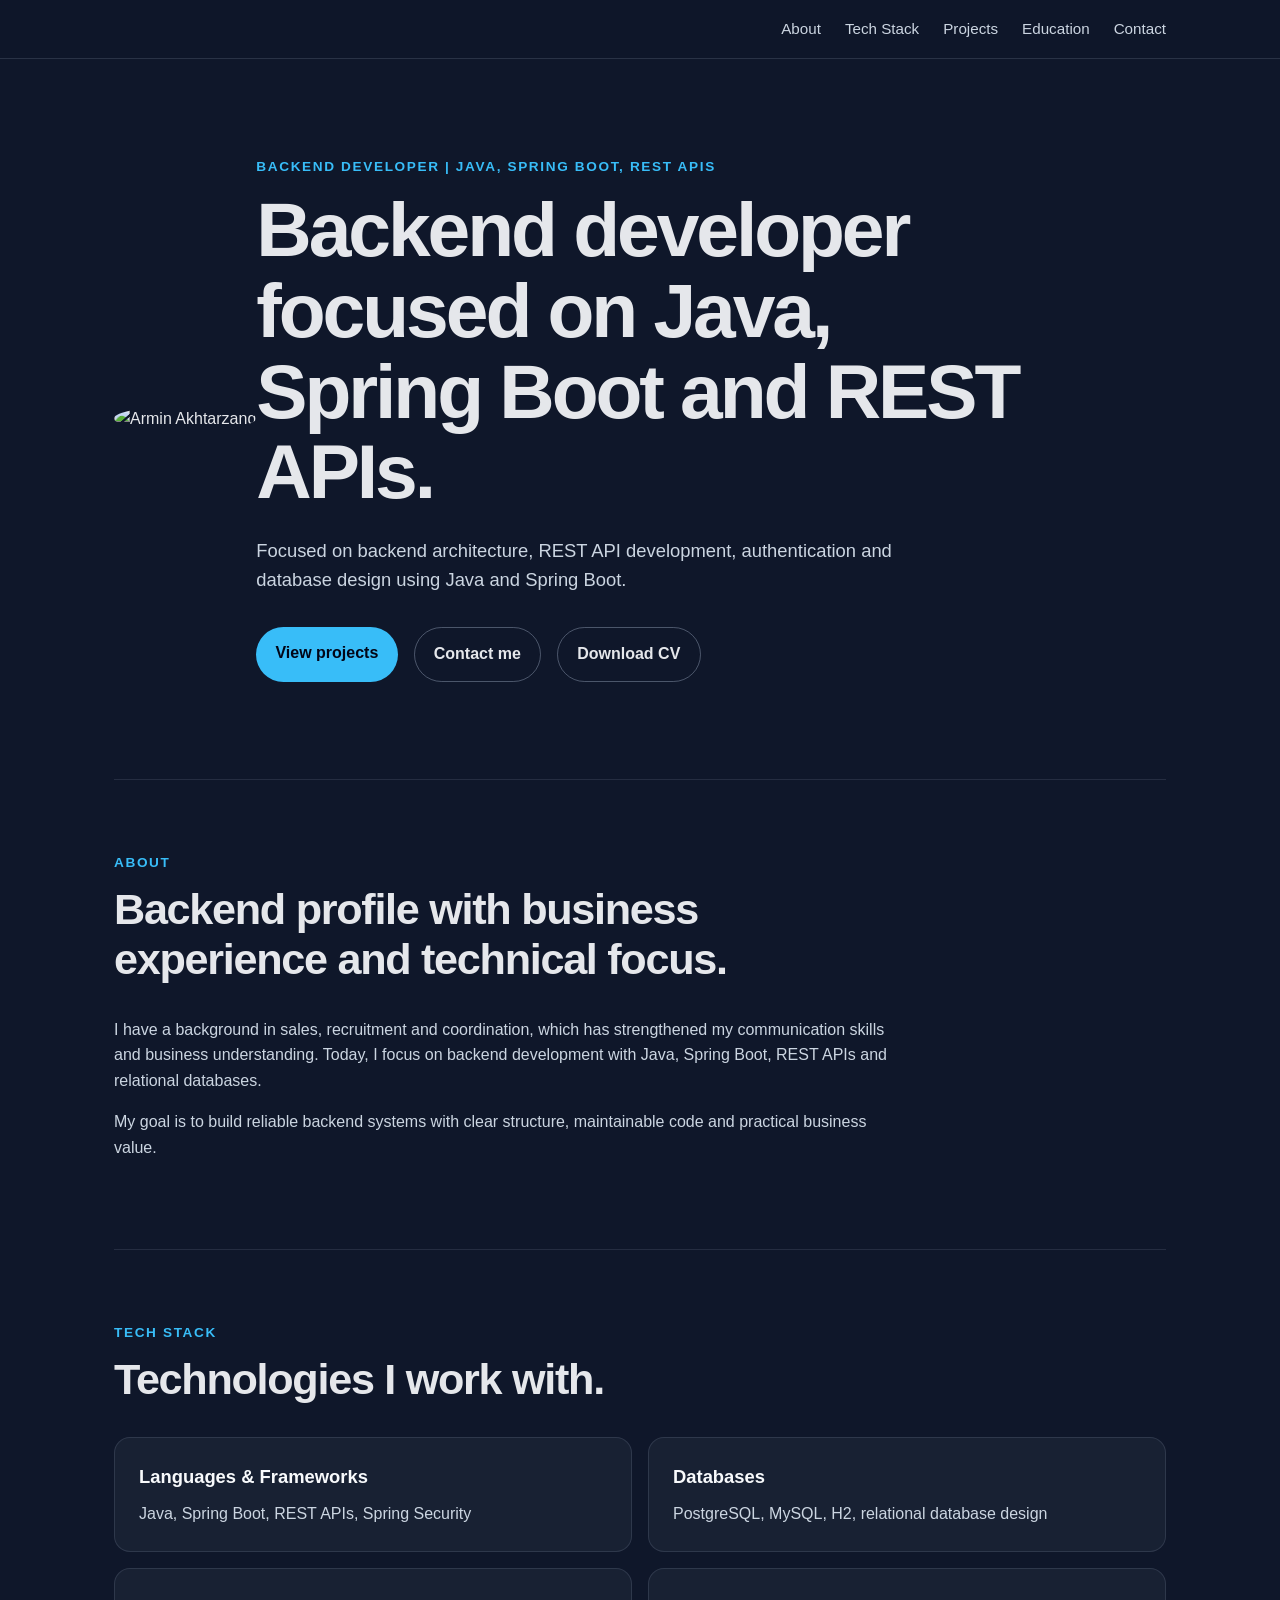
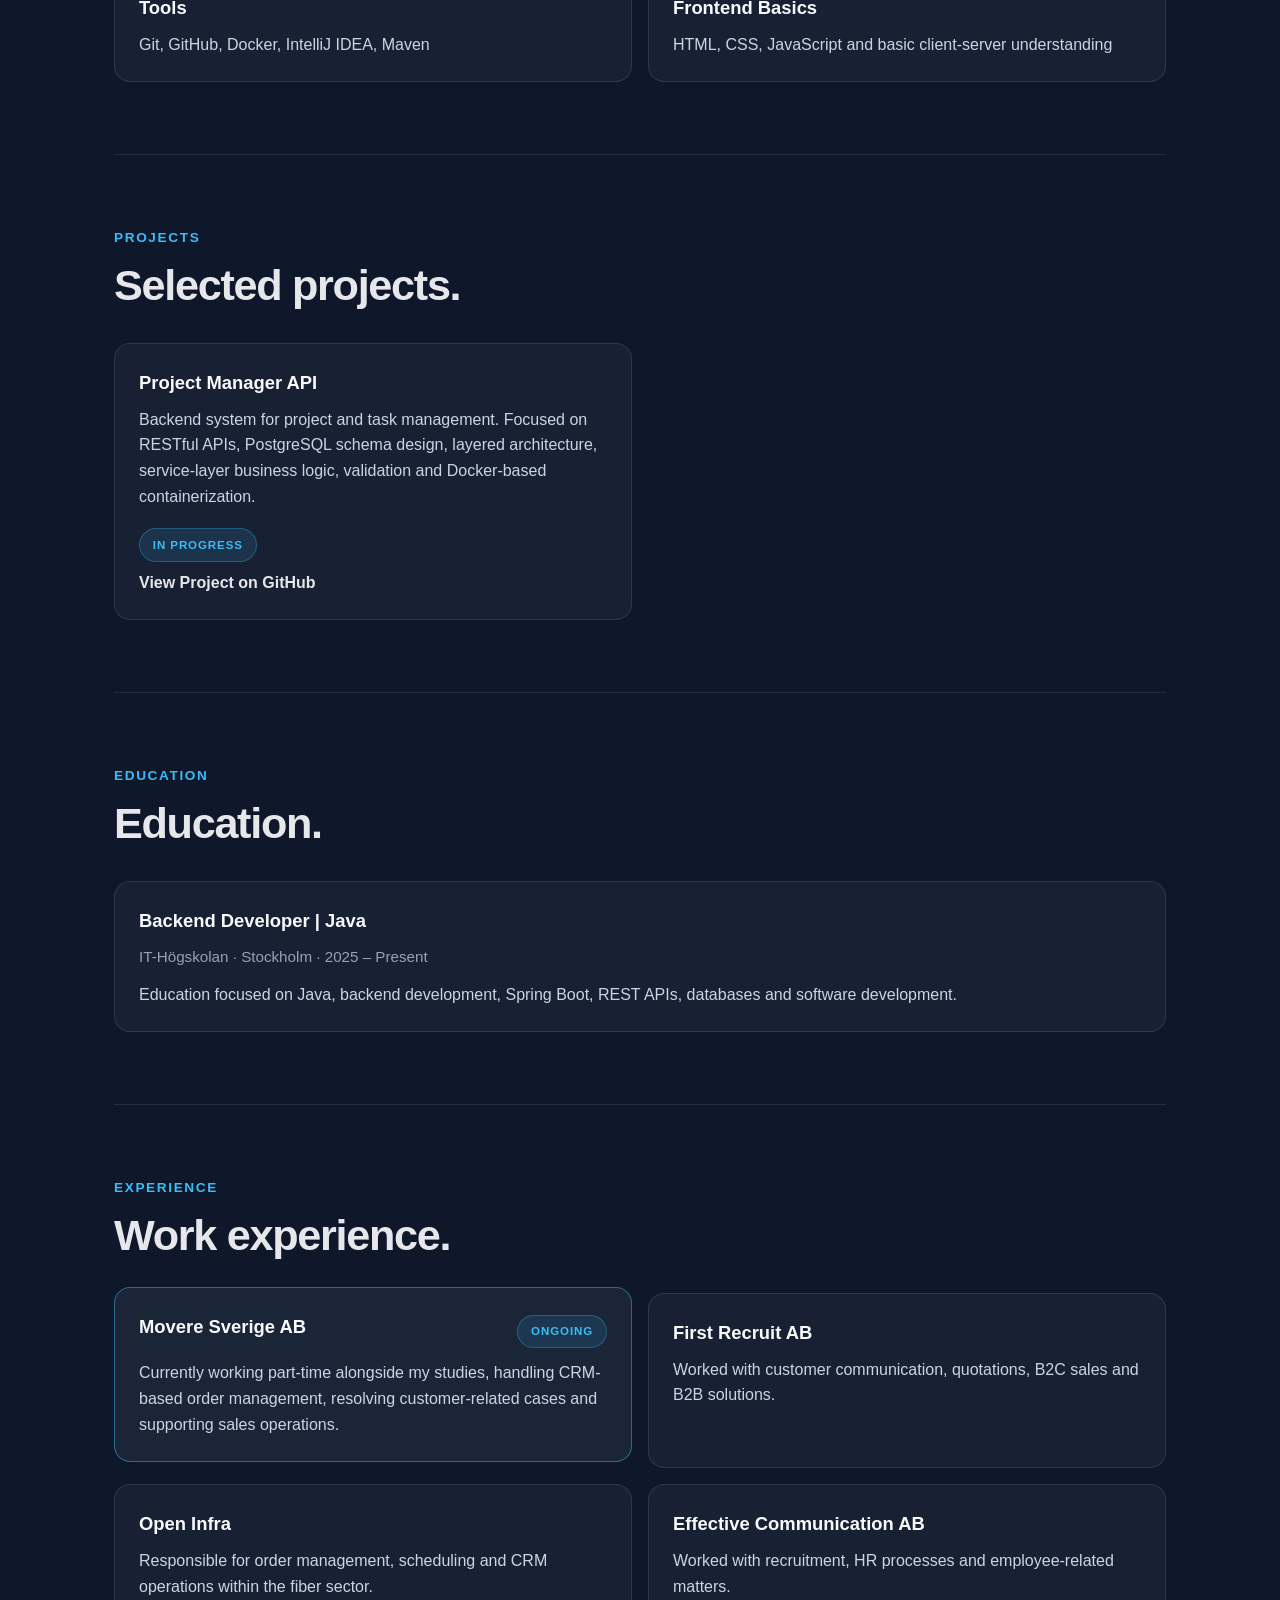
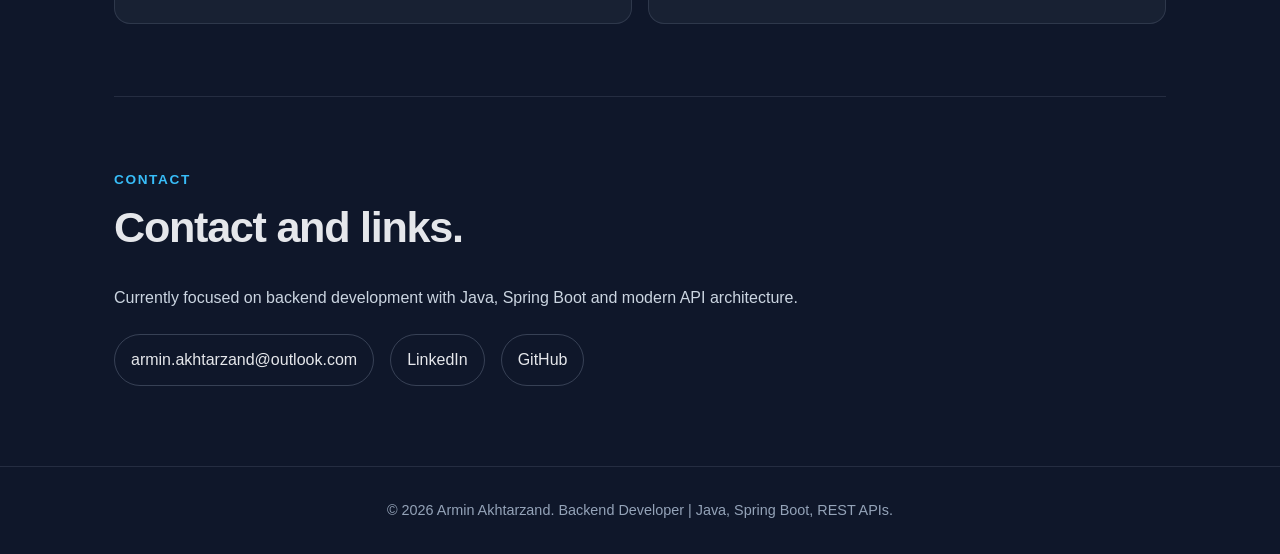
==== index.html @ bf6dc45b "Restructure portfolio for GitHub Pages deployment" ====
<!DOCTYPE html>
<html lang="en">
<head>
    <meta charset="UTF-8"/>
    <meta name="viewport" content="width=device-width, initial-scale=1"/>
    <title>Armin Akhtarzand - Backend Developer | Java, Spring Boot, REST APIs</title>
    <link rel="stylesheet" href="style.css"/>
</head>
<body>
<header>
    <nav>
        <ul class="nav-links">
            <li><a href="#about">About</a></li>
            <li><a href="#tech-stack">Tech Stack</a></li>
            <li><a href="#projects">Projects</a></li>
            <li><a href="#education">Education</a></li>
            <li><a href="#contact">Contact</a></li>
        </ul>
    </nav>
</header>

<main>
    <section id="home" class="hero-section">
        <div class="hero-image-container">
            <img src="../assets/images/IMG_3038.JPG" alt="Armin Akhtarzand" class="hero-image">
        </div>
        <div class="hero-content">
            <p class="eyebrow">Backend Developer | Java, Spring Boot, REST APIs</p>
            <h1>Backend developer focused on Java, Spring Boot and REST APIs.</h1>
            <p class="hero-text">
                Focused on backend architecture, REST API development, authentication and database design using Java and
                Spring Boot.
            </p>
            <div class="hero-actions">
                <a href="#projects" class="button primary-button">View projects</a>
                <a href="#contact" class="button secondary-button">Contact me</a>
                <a href="assets/cv/Armin-Akhtarzand-CV.pdf" target="_blank"
                   class="button secondary-button">
                    Download CV
                </a>
            </div>
        </div>
    </section>

    <section id="about" class="section">
        <div class="section-header">
            <p class="eyebrow">About</p>
            <h2>Backend profile with business experience and technical focus.</h2>
        </div>
        <p>
            I have a background in sales, recruitment and coordination, which has strengthened my communication skills
            and business understanding.
            Today, I focus on backend development with Java, Spring Boot, REST APIs and relational databases.
        </p>
        <p>
            My goal is to build reliable backend systems with clear structure, maintainable code and practical business
            value.
        </p>
    </section>

    <section id="tech-stack" class="section">
        <div class="section-header">
            <p class="eyebrow">Tech Stack</p>
            <h2>Technologies I work with.</h2>
        </div>
        <div class="tech-cards">
            <div class="card">
                <h3>Languages & Frameworks</h3>
                <p>Java, Spring Boot, REST APIs, Spring Security</p>
            </div>
            <div class="card">
                <h3>Databases</h3>
                <p>PostgreSQL, MySQL, H2, relational database design</p>
            </div>
            <div class="card">
                <h3>Tools</h3>
                <p>Git, GitHub, Docker, IntelliJ IDEA, Maven</p>
            </div>
            <div class="card">
                <h3>Frontend Basics</h3>
                <p>HTML, CSS, JavaScript and basic client-server understanding</p>
            </div>
        </div>
    </section>

    <section id="projects" class="section">
        <div class="section-header">
            <p class="eyebrow">Projects</p>
            <h2>Selected projects.</h2>
        </div>
        <div class="project-cards">
            <div class="card">
                <h3>Project Manager API</h3>
                <p>
                    Backend system for project and task management. Focused on RESTful APIs, PostgreSQL schema design,
                    layered architecture, service-layer business logic, validation and Docker-based containerization.
                </p>
                <div class="project-footer">
                    <span class="project-status">In Progress</span>
                    <a href="https://github.com/armin-akhtarzand/ProjectManagerAPI" target="_blank"
                       rel="noopener noreferrer" class="project-link">
                        View Project on GitHub
                    </a>
                </div>
            </div>
        </div>
    </section>

    <section id="education" class="section">
        <div class="section-header">
            <p class="eyebrow">Education</p>
            <h2>Education.</h2>
        </div>
        <div class="education-card">
            <h3>Backend Developer | Java</h3>
            <p class="project-meta">IT-Högskolan · Stockholm · 2025 – Present</p>
            <p>
                Education focused on Java, backend development, Spring Boot, REST APIs, databases and software
                development.
            </p>
        </div>
    </section>

    <section id="experience" class="section">
        <div class="section-header">
            <p class="eyebrow">Experience</p>
            <h2>Work experience.</h2>
        </div>
        <div class="experience-cards">
            <div class="card">
                <div class="experience-header">
                    <h3>Movere Sverige AB</h3>
                    <span class="experience-status">Ongoing</span>
                </div>
                <p>
                    Currently working part-time alongside my studies, handling CRM-based order management, resolving
                    customer-related cases and supporting sales operations.
                </p>
            </div>
            <div class="card">
                <h3>First Recruit AB</h3>
                <p>Worked with customer communication, quotations, B2C sales and B2B solutions.</p>
            </div>
            <div class="card">
                <h3>Open Infra</h3>
                <p>Responsible for order management, scheduling and CRM operations within the fiber sector.</p>
            </div>
            <div class="card">
                <h3>Effective Communication AB</h3>
                <p>Worked with recruitment, HR processes and employee-related matters.</p>
            </div>
        </div>
    </section>

    <section id="contact" class="section contact-section">
        <div class="section-header">
            <p class="eyebrow">Contact</p>
            <h2>Contact and links.</h2>
        </div>
        <p>
            Currently focused on backend development with Java, Spring Boot and modern API architecture.
        </p>
        <div class="contact-links">
            <a href="mailto:armin.akhtarzand@outlook.com">armin.akhtarzand@outlook.com</a>
            <a href="https://www.linkedin.com/in/armin-akhtarzand-0b1843247" target="_blank" rel="noopener noreferrer">LinkedIn</a>
            <a href="https://github.com/armin-akhtarzand" target="_blank" rel="noopener noreferrer">GitHub</a>
        </div>
    </section>
</main>

<footer>
    <p>&copy; 2026 Armin Akhtarzand. Backend Developer | Java, Spring Boot, REST APIs.</p>
</footer>
<script src="script.js"></script>
</body>
</html>
---- style.css ----
* {
    box-sizing: border-box;
    margin: 0;
    padding: 0;
}

html {
    scroll-behavior: smooth;
}

body {
    font-family: Arial, Helvetica, sans-serif;
    line-height: 1.6;
    color: #e5e7eb;
    background: #0f172a;
}

a {
    color: inherit;
    text-decoration: none;
}

header {
    position: sticky;
    top: 0;
    z-index: 10;
    background: rgba(15, 23, 42, 0.95);
    border-bottom: 1px solid rgba(148, 163, 184, 0.2);
}

nav {
    max-width: 1100px;
    margin: 0 auto;
    padding: 1rem 1.5rem;
}

.nav-links {
    display: flex;
    justify-content: flex-end;
    align-items: center;
    gap: 1.5rem;
    list-style: none;
}

.nav-links a {
    font-size: 0.95rem;
    color: #cbd5e1;
    transition: color 0.2s ease;
}

.nav-links a:hover {
    color: #38bdf8;
}

main {
    max-width: 1100px;
    margin: 0 auto;
    padding: 0 1.5rem;
}

.hero-section {
    min-height: 80vh;
    display: flex;
    align-items: center;
    padding: 5rem 0;
}

.hero-content {
    max-width: 780px;
}

.eyebrow {
    margin-bottom: 0.75rem;
    color: #38bdf8;
    font-size: 0.85rem;
    font-weight: 700;
    text-transform: uppercase;
    letter-spacing: 0.12em;
}

h1 {
    margin-bottom: 1.5rem;
    font-size: clamp(2.5rem, 6vw, 4.8rem);
    line-height: 1.05;
    letter-spacing: -0.04em;
}

h2 {
    margin-bottom: 1rem;
    font-size: clamp(1.8rem, 4vw, 2.7rem);
    line-height: 1.15;
    letter-spacing: -0.03em;
}

h3 {
    margin-bottom: 0.6rem;
    font-size: 1.15rem;
    color: #f8fafc;
}

p {
    color: #cbd5e1;
}

.hero-text {
    max-width: 680px;
    margin-bottom: 2rem;
    font-size: 1.15rem;
}

.hero-actions {
    display: flex;
    flex-wrap: wrap;
    gap: 1rem;
}

.button {
    display: inline-block;
    padding: 0.85rem 1.2rem;
    border-radius: 999px;
    font-weight: 700;
    transition: transform 0.2s ease, background 0.2s ease, border-color 0.2s ease;
}

.button:hover {
    transform: translateY(-2px);
}

.primary-button {
    color: #020617;
    background: #38bdf8;
}

.secondary-button {
    color: #e5e7eb;
    border: 1px solid rgba(148, 163, 184, 0.45);
}

.secondary-button:hover {
    border-color: #38bdf8;
}

.section {
    padding: 4.5rem 0;
    border-top: 1px solid rgba(148, 163, 184, 0.16);
}

.section-header {
    max-width: 760px;
    margin-bottom: 2rem;
}

.section > p {
    max-width: 780px;
    margin-bottom: 1rem;
}

.tech-cards,
.project-cards,
.experience-cards {
    display: grid;
    grid-template-columns: repeat(2, minmax(0, 1fr));
    gap: 1rem;
}

.experience-cards .card:first-child {
    border-color: rgba(56, 189, 248, 0.45);
    background: rgba(30, 41, 59, 0.85);
    transform: translateY(-6px);
}

.card,
.education-card {
    padding: 1.5rem;
    border: 1px solid rgba(148, 163, 184, 0.18);
    border-radius: 1rem;
    background: rgba(30, 41, 59, 0.6);
    transition: transform 0.2s ease, border-color 0.2s ease, background 0.2s ease;
}

.card:hover,
.education-card:hover {
    transform: translateY(-3px);
    border-color: rgba(56, 189, 248, 0.45);
    background: rgba(30, 41, 59, 0.9);
}

.project-meta {
    margin-bottom: 0.8rem;
    color: #94a3b8;
    font-size: 0.95rem;
}

.contact-section {
    padding-bottom: 5rem;
}

.contact-links {
    display: flex;
    flex-wrap: wrap;
    gap: 1rem;
    margin-top: 1.5rem;
}

.contact-links a {
    padding: 0.75rem 1rem;
    border: 1px solid rgba(148, 163, 184, 0.3);
    border-radius: 999px;
    color: #e5e7eb;
    transition: color 0.2s ease, border-color 0.2s ease;
}

.contact-links a:hover {
    color: #38bdf8;
    border-color: #38bdf8;
}

footer {
    padding: 2rem 1.5rem;
    border-top: 1px solid rgba(148, 163, 184, 0.16);
    text-align: center;
}

footer p {
    color: #94a3b8;
    font-size: 0.9rem;
}

@media (max-width: 768px) {
    nav {
        padding: 1rem;
    }

    .nav-links {
        justify-content: center;
        flex-wrap: wrap;
        gap: 0.9rem;
    }

    main {
        padding: 0 1rem;
    }

    .hero-section {
        min-height: auto;
        padding: 4rem 0;
    }

    .tech-cards,
    .project-cards,
    .experience-cards {
        grid-template-columns: 1fr;
    }

    .section {
        padding: 3.5rem 0;
    }
}

@media (max-width: 480px) {
    .nav-links a {
        font-size: 0.85rem;
    }

    .hero-actions,
    .contact-links {
        flex-direction: column;
    }

    .button,
    .contact-links a {
        width: 100%;
        text-align: center;
    }

}

.project-footer {
    display: flex;
    flex-direction: column;
    align-items: flex-start;
    gap: 0.5rem;
    margin-top: 1.2rem;
}

.project-status {
    display: inline-flex;
    align-items: center;
    padding: 0.4rem 0.8rem;
    border-radius: 999px;
    background: rgba(56, 189, 248, 0.12);
    border: 1px solid rgba(56, 189, 248, 0.3);
    color: #38bdf8;
    font-size: 0.72rem;
    font-weight: 800;
    letter-spacing: 0.08em;
    text-transform: uppercase;
}

.experience-header {
    display: flex;
    align-items: center;
    justify-content: space-between;
    gap: 1rem;
    margin-bottom: 0.6rem;
}

.experience-status {
    display: inline-flex;
    align-items: center;
    padding: 0.4rem 0.8rem;
    border-radius: 999px;
    background: rgba(56, 189, 248, 0.12);
    border: 1px solid rgba(56, 189, 248, 0.3);
    color: #38bdf8;
    font-size: 0.72rem;
    font-weight: 800;
    letter-spacing: 0.08em;
    text-transform: uppercase;
}

.project-link {
    font-size: 1rem;
    font-weight: 700;
}

.hero-image {
    width: 220px;
    height: 220px;
    object-fit: cover;
    border-radius: 50%;
}
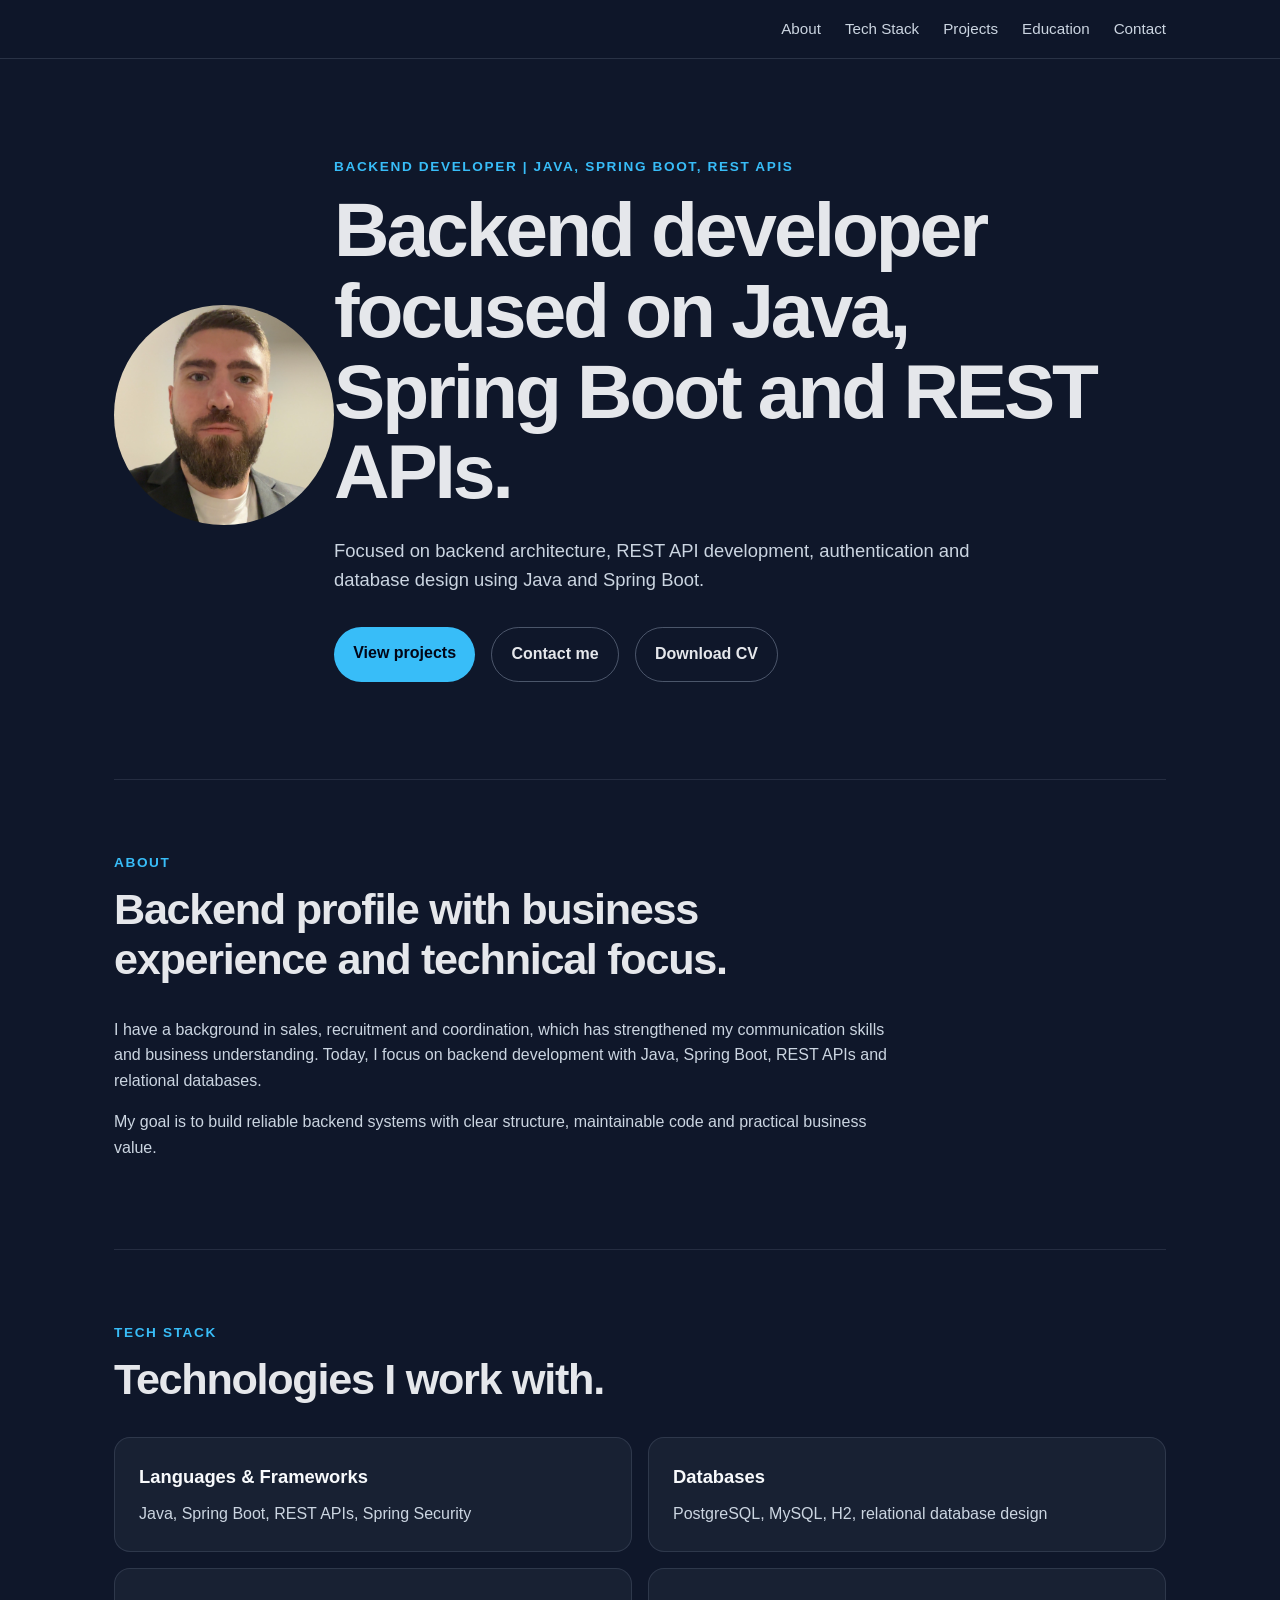
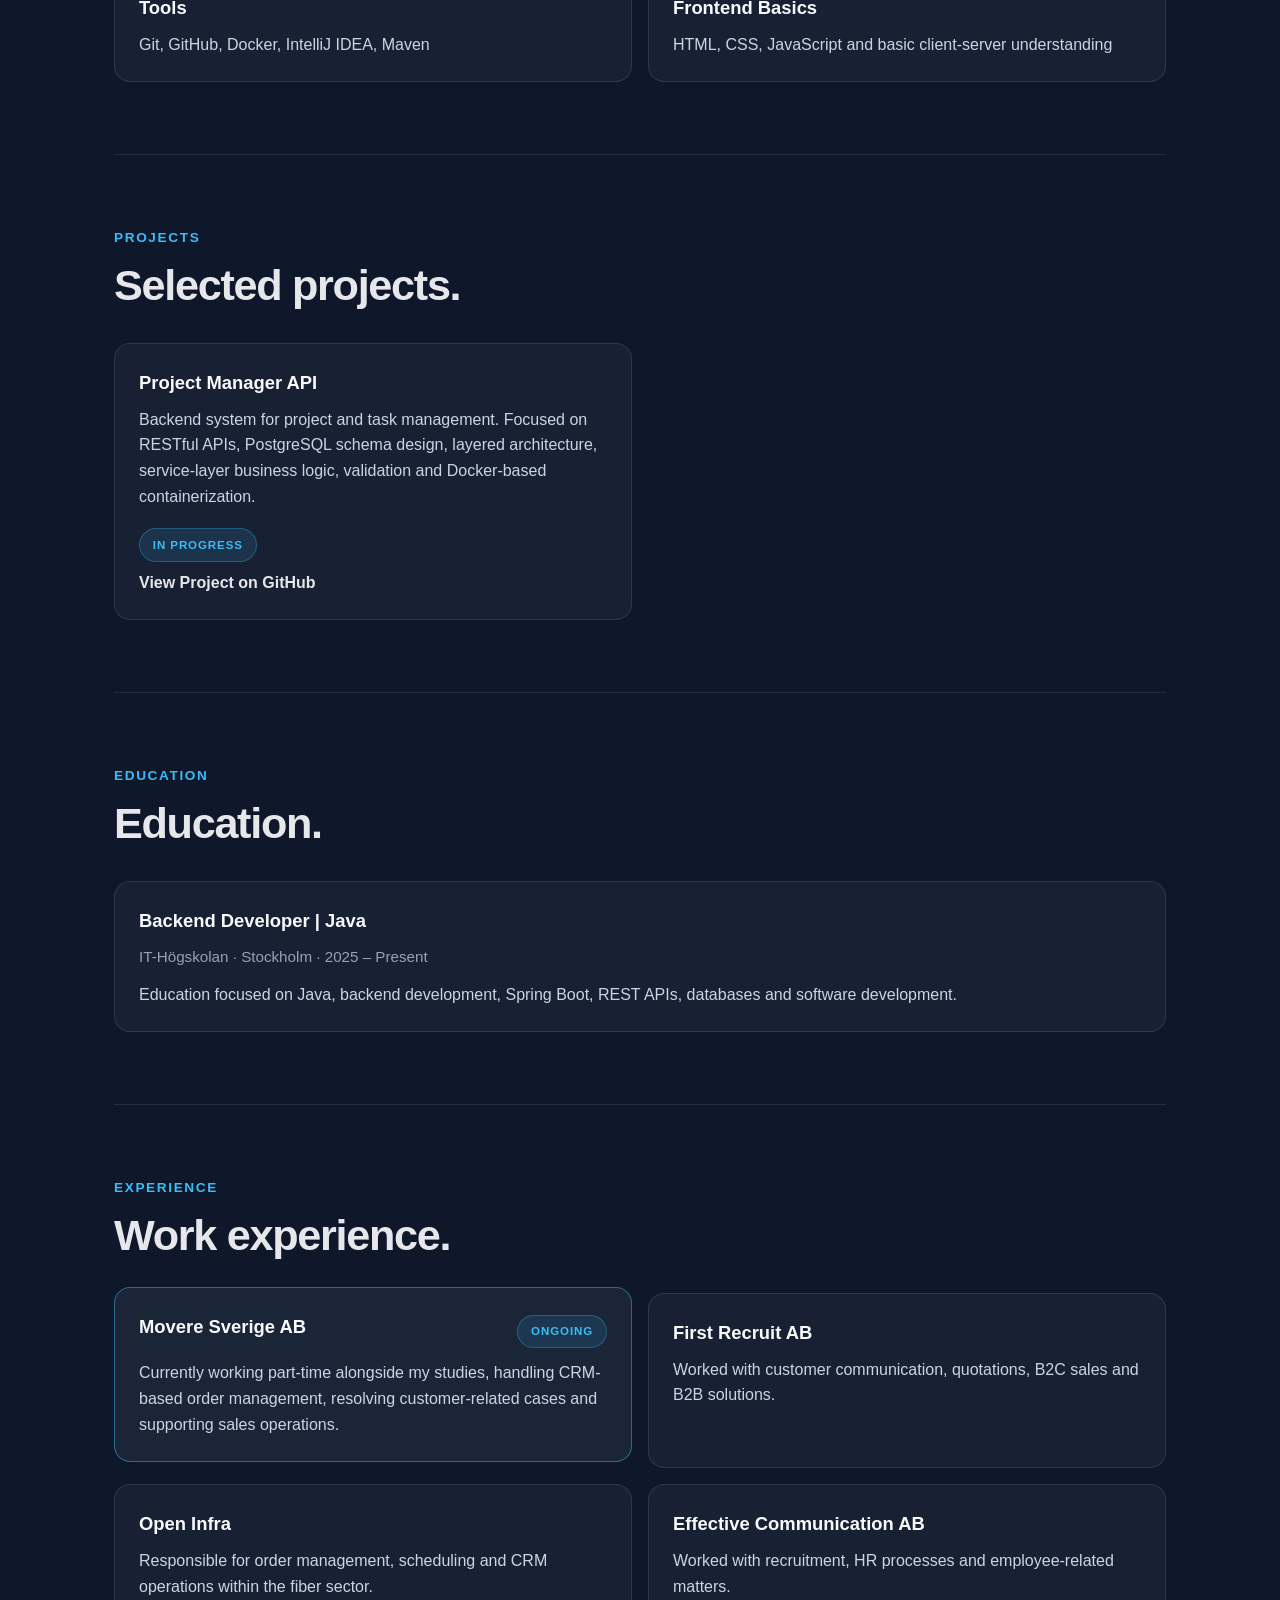
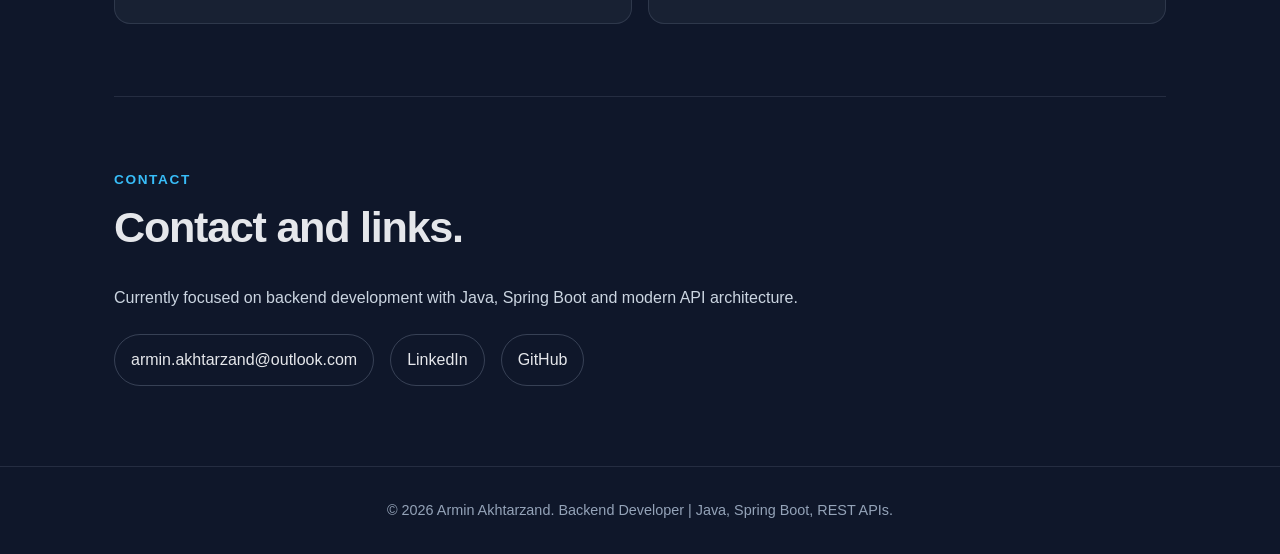
==== commit fd364a33: "Restructure portfolio for GitHub Pages deployment" ====
--- a/index.html
+++ b/index.html
@@ -22,7 +22,7 @@
 <main>
     <section id="home" class="hero-section">
         <div class="hero-image-container">
-            <img src="../assets/images/IMG_3038.JPG" alt="Armin Akhtarzand" class="hero-image">
+            <img src="assets/images/IMG_3038.jpg" alt="Armin Akhtarzand" class="hero-image">
         </div>
         <div class="hero-content">
             <p class="eyebrow">Backend Developer | Java, Spring Boot, REST APIs</p>
